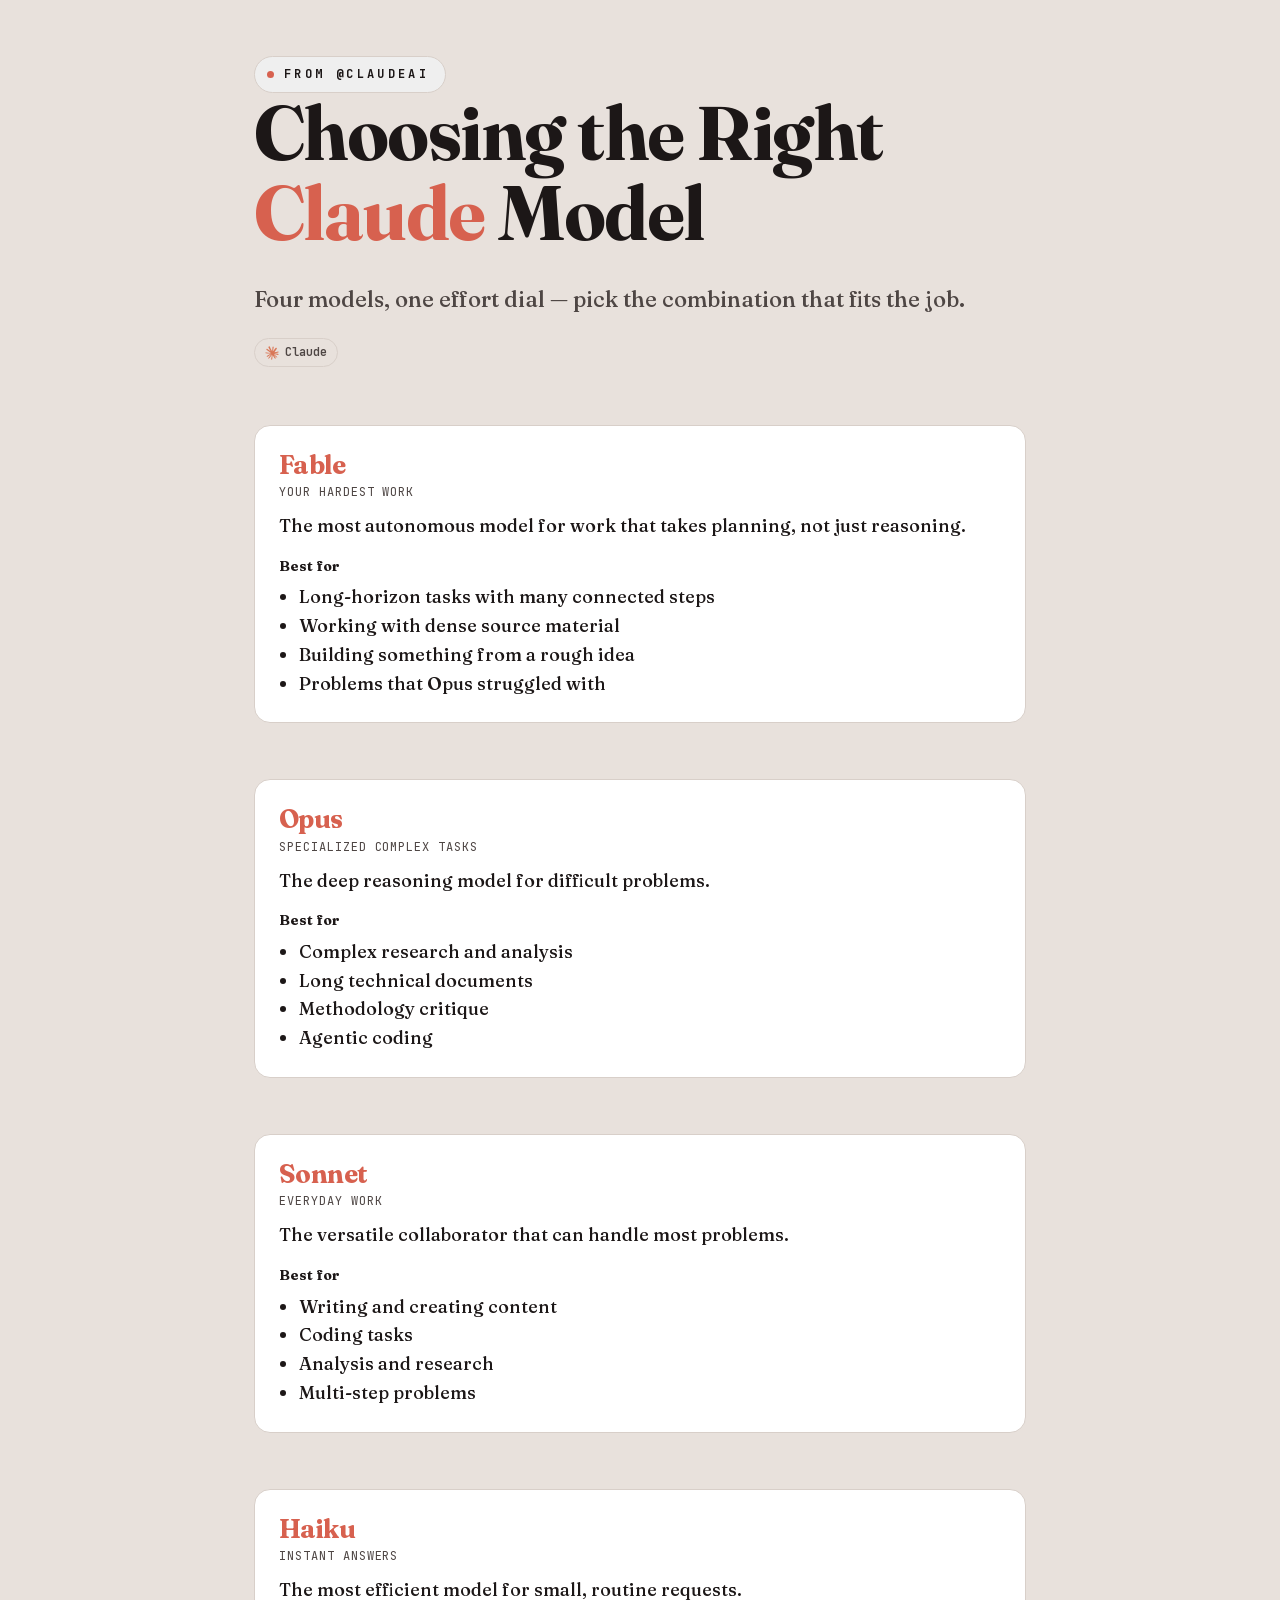
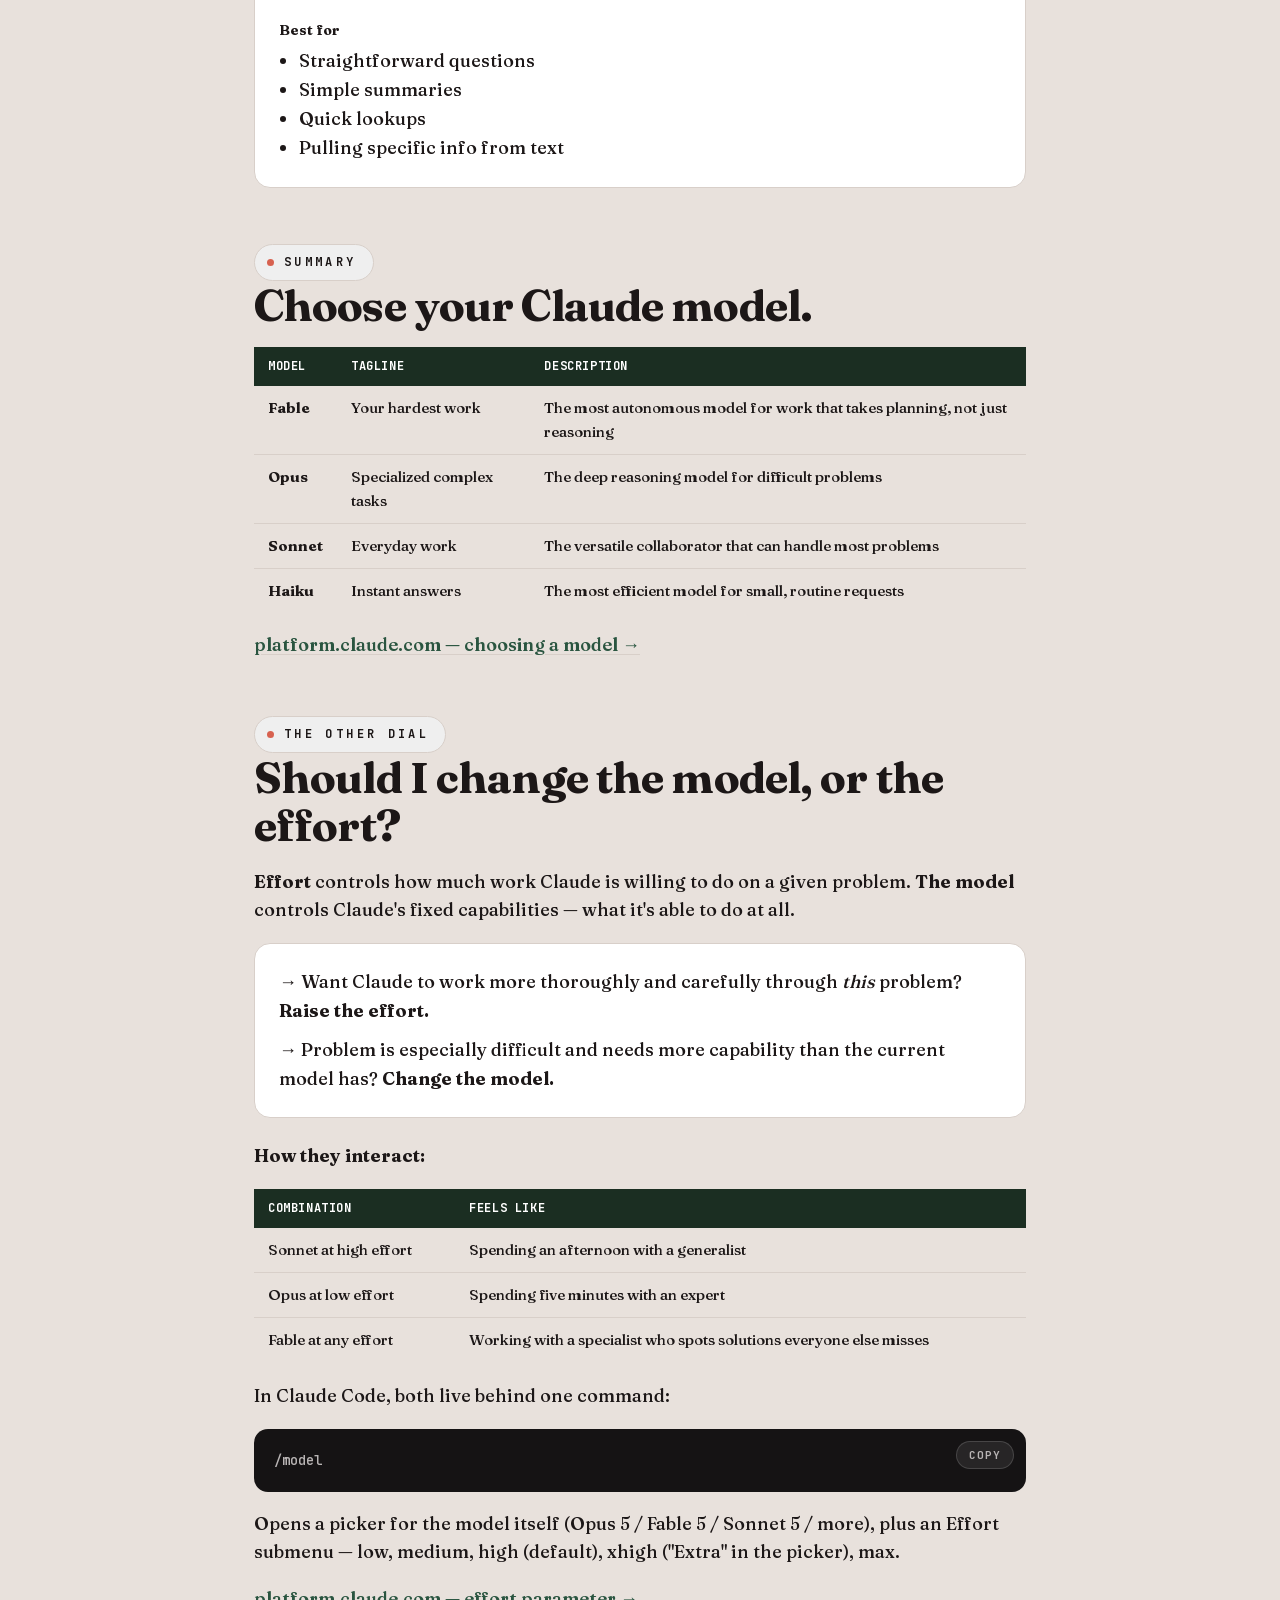
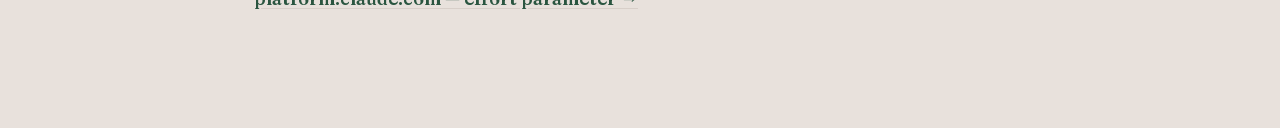
==== claude-models/index.html @ 94e55b2f "Add claude-models eguide from the official @claudeai carousel posts Combines two related posts (July" ====
<!doctype html>
<html lang="en">
<head>
<meta charset="utf-8">
<meta name="viewport" content="width=device-width, initial-scale=1">
<title>Choosing the Right Claude Model</title>
<link rel="stylesheet" href="../styles/grove/grove.css">
<script src="../styles/grove/grove.js" defer></script>
</head>
<body class="grove">
<div class="wrap">

  <section class="section">
    <span class="kicker">From @claudeai</span>
    <h1>Choosing the Right <span style="color:var(--grove-coral)">Claude</span> Model</h1>
    <p class="lead">Four models, one effort dial — pick the combination that fits the job.</p>
    <span class="tag"><img src="../styles/icons/anthropic.svg" alt="" width="14" height="14"> Claude</span>
  </section>

  <!-- Fable -->
  <section class="section">
    <div class="card">
      <h3 style="color:var(--grove-coral); margin-bottom:2px;">Fable</h3>
      <p class="mono" style="margin:0 0 10px; text-transform:uppercase; letter-spacing:0.08em; font-size:12px; color:var(--grove-muted);">Your hardest work</p>
      <p style="margin:0 0 14px;">The most autonomous model for work that takes planning, not just reasoning.</p>
      <p style="margin:0 0 6px; font-weight:700; font-size:14px;">Best for</p>
      <ul style="margin:0; padding-left:20px;">
        <li>Long-horizon tasks with many connected steps</li>
        <li>Working with dense source material</li>
        <li>Building something from a rough idea</li>
        <li>Problems that Opus struggled with</li>
      </ul>
    </div>
  </section>

  <!-- Opus -->
  <section class="section">
    <div class="card">
      <h3 style="color:var(--grove-coral); margin-bottom:2px;">Opus</h3>
      <p class="mono" style="margin:0 0 10px; text-transform:uppercase; letter-spacing:0.08em; font-size:12px; color:var(--grove-muted);">Specialized complex tasks</p>
      <p style="margin:0 0 14px;">The deep reasoning model for difficult problems.</p>
      <p style="margin:0 0 6px; font-weight:700; font-size:14px;">Best for</p>
      <ul style="margin:0; padding-left:20px;">
        <li>Complex research and analysis</li>
        <li>Long technical documents</li>
        <li>Methodology critique</li>
        <li>Agentic coding</li>
      </ul>
    </div>
  </section>

  <!-- Sonnet -->
  <section class="section">
    <div class="card">
      <h3 style="color:var(--grove-coral); margin-bottom:2px;">Sonnet</h3>
      <p class="mono" style="margin:0 0 10px; text-transform:uppercase; letter-spacing:0.08em; font-size:12px; color:var(--grove-muted);">Everyday work</p>
      <p style="margin:0 0 14px;">The versatile collaborator that can handle most problems.</p>
      <p style="margin:0 0 6px; font-weight:700; font-size:14px;">Best for</p>
      <ul style="margin:0; padding-left:20px;">
        <li>Writing and creating content</li>
        <li>Coding tasks</li>
        <li>Analysis and research</li>
        <li>Multi-step problems</li>
      </ul>
    </div>
  </section>

  <!-- Haiku -->
  <section class="section">
    <div class="card">
      <h3 style="color:var(--grove-coral); margin-bottom:2px;">Haiku</h3>
      <p class="mono" style="margin:0 0 10px; text-transform:uppercase; letter-spacing:0.08em; font-size:12px; color:var(--grove-muted);">Instant answers</p>
      <p style="margin:0 0 14px;">The most efficient model for small, routine requests.</p>
      <p style="margin:0 0 6px; font-weight:700; font-size:14px;">Best for</p>
      <ul style="margin:0; padding-left:20px;">
        <li>Straightforward questions</li>
        <li>Simple summaries</li>
        <li>Quick lookups</li>
        <li>Pulling specific info from text</li>
      </ul>
    </div>
  </section>

  <section class="section">
    <span class="kicker">Summary</span>
    <h2>Choose your Claude model.</h2>
    <div style="overflow-x:auto;">
    <table>
      <thead><tr><th>Model</th><th>Tagline</th><th>Description</th></tr></thead>
      <tbody>
        <tr><td><strong>Fable</strong></td><td>Your hardest work</td><td>The most autonomous model for work that takes planning, not just reasoning</td></tr>
        <tr><td><strong>Opus</strong></td><td>Specialized complex tasks</td><td>The deep reasoning model for difficult problems</td></tr>
        <tr><td><strong>Sonnet</strong></td><td>Everyday work</td><td>The versatile collaborator that can handle most problems</td></tr>
        <tr><td><strong>Haiku</strong></td><td>Instant answers</td><td>The most efficient model for small, routine requests</td></tr>
      </tbody>
    </table>
    </div>
    <p><a href="https://platform.claude.com/docs/en/about-claude/models/choosing-a-model">platform.claude.com — choosing a model →</a></p>
  </section>

  <section class="section">
    <span class="kicker">The Other Dial</span>
    <h2>Should I change the model, or the effort?</h2>
    <p><strong>Effort</strong> controls how much work Claude is willing to do on a given problem. <strong>The model</strong> controls Claude's fixed capabilities — what it's able to do at all.</p>
    <div class="card" style="margin:16px 0;">
      <p style="margin:0 0 10px;">→ Want Claude to work more thoroughly and carefully through <em>this</em> problem? <strong>Raise the effort.</strong></p>
      <p style="margin:0;">→ Problem is especially difficult and needs more capability than the current model has? <strong>Change the model.</strong></p>
    </div>

    <p style="margin-top:24px;"><strong>How they interact:</strong></p>
    <div style="overflow-x:auto;">
    <table>
      <thead><tr><th>Combination</th><th>Feels like</th></tr></thead>
      <tbody>
        <tr><td>Sonnet at high effort</td><td>Spending an afternoon with a generalist</td></tr>
        <tr><td>Opus at low effort</td><td>Spending five minutes with an expert</td></tr>
        <tr><td>Fable at any effort</td><td>Working with a specialist who spots solutions everyone else misses</td></tr>
      </tbody>
    </table>
    </div>

    <p style="margin-top:20px;">In Claude Code, both live behind one command:</p>
    <div class="code-block">
      <button class="copy-btn" type="button">Copy</button>
      <pre>/model</pre>
    </div>
    <p>Opens a picker for the model itself (Opus 5 / Fable 5 / Sonnet 5 / more), plus an <span class="mono-cell">Effort</span> submenu — <span class="mono-cell">low</span>, <span class="mono-cell">medium</span>, <span class="mono-cell">high</span> (default), <span class="mono-cell">xhigh</span> ("Extra" in the picker), <span class="mono-cell">max</span>.</p>
    <p><a href="https://platform.claude.com/docs/en/build-with-claude/effort">platform.claude.com — effort parameter →</a></p>
  </section>

</div>
</body>
</html>
---- styles/grove/grove.css ----
/*
  Grove Editorial — eGuides design system
  Source: MotionAgent "Grove Editorial" video pack, exported into styles/grove/ on 2026-08-23.
  Reference: grove-editorial-design-system.html + the Grove-*.svg files in this folder.

  Usage: link this file, add class="grove" to <body>, use the utility
  classes below (.kicker, .card, .stat, .lead, .mono, .script, .graph-paper,
  .icon-tile, .terminal) to match the patterns shown in the reference files.
*/

@font-face {
  font-family: 'Fraunces';
  font-weight: 300 900;
  font-style: normal;
  font-display: swap;
  src: url('fonts/Fraunces-Variable.woff2') format('woff2');
}
@font-face {
  font-family: 'JetBrains Mono';
  font-weight: 100 800;
  font-style: normal;
  font-display: swap;
  src: url('fonts/JetBrainsMono-Variable.woff2') format('woff2');
}
@font-face {
  font-family: 'Lobster';
  font-weight: 400;
  font-style: normal;
  font-display: swap;
  src: url('fonts/Lobster-Regular.woff2') format('woff2');
}

:root {
  /* canvas & structure */
  --grove-paper: #E8E1DC;
  --grove-paper-line: #D8CFC9;
  --grove-forest: #1B2E22;
  --grove-forest-deep: #16271C;
  --grove-surface: #151314;
  --grove-surface-text: #B8B4B4;
  --grove-chip: #EFEFEF;

  /* accent — one warm hue at a time, ration the coral */
  --grove-sage: #7FAE86;
  --grove-coral: #D7614F;

  /* text-safe roles (WCAG AA on paper) */
  --grove-ink: #1C1717;
  --grove-muted: #4E4644;
  --grove-accent-text: #2A5540;
  --grove-alert-text: #8E3222;
  --grove-payoff-text: #1F5C42;

  /* type */
  --grove-font-serif: 'Fraunces', Georgia, serif;
  --grove-font-mono: 'JetBrains Mono', monospace;
  --grove-font-script: 'Lobster', cursive;
}

.grove, .grove * { box-sizing: border-box; }

body.grove {
  margin: 0;
  background: var(--grove-paper);
  color: var(--grove-ink);
  font-family: var(--grove-font-serif);
  font-weight: 500;
  font-size: 18px;
  line-height: 1.6;
}

.grove h1, .grove h2, .grove h3 {
  font-family: var(--grove-font-serif);
  font-weight: 700;
  letter-spacing: -0.02em;
  color: var(--grove-ink);
  margin: 0 0 0.4em;
}
.grove h1 { font-size: clamp(40px, 6vw, 76px); line-height: 1.05; }
.grove h2 { font-size: clamp(30px, 4vw, 44px); line-height: 1.1; }
.grove h3 { font-size: 26px; line-height: 1.2; }

.grove .stat {
  font-family: var(--grove-font-serif);
  font-weight: 700;
  letter-spacing: -0.02em;
  font-size: clamp(56px, 8vw, 96px);
  line-height: 1;
}

.grove .lead {
  font-family: var(--grove-font-serif);
  font-weight: 500;
  font-size: 22px;
  line-height: 1.5;
  color: var(--grove-muted);
}

.grove .mono {
  font-family: var(--grove-font-mono);
  font-weight: 400;
  font-size: 16px;
}

.grove .script {
  font-family: var(--grove-font-script);
  font-weight: 400;
  color: var(--grove-coral);
  font-size: 40px;
}

/* kicker pill: small rounded badge, e.g. "03 / DECODE" */
.grove .kicker {
  display: inline-flex;
  align-items: center;
  gap: 10px;
  width: fit-content;
  background: var(--grove-chip);
  border: 1px solid var(--grove-paper-line);
  border-radius: 999px;
  padding: 8px 16px 8px 12px;
  font-family: var(--grove-font-mono);
  font-weight: 700;
  font-size: 12px;
  letter-spacing: 0.28em;
  text-transform: uppercase;
  color: var(--grove-ink);
}
.grove .kicker::before {
  content: '';
  width: 7px;
  height: 7px;
  border-radius: 50%;
  background: var(--grove-coral);
  display: inline-block;
}

/* graph-paper field: subtle grid background */
.grove .graph-paper {
  position: relative;
  background: var(--grove-paper);
}
.grove .graph-paper::before {
  content: '';
  position: absolute;
  inset: 0;
  opacity: 0.55;
  background-image:
    linear-gradient(var(--grove-paper-line) 1px, transparent 1px),
    linear-gradient(90deg, var(--grove-paper-line) 1px, transparent 1px);
  background-size: 32px 32px;
  pointer-events: none;
}

/* glossy beveled icon tile */
.grove .icon-tile {
  position: relative;
  width: 88px;
  height: 88px;
  border-radius: 20px;
  background: var(--grove-forest);
  overflow: hidden;
  flex-shrink: 0;
}
.grove .icon-tile.coral { background: var(--grove-coral); }
.grove .icon-tile::after {
  content: '';
  position: absolute;
  inset: 0;
  background: linear-gradient(135deg, rgba(255,255,255,0.4), rgba(255,255,255,0) 58%);
}

/* dark terminal-style card floating on paper */
.grove .terminal {
  display: flex;
  align-items: center;
  gap: 8px;
  background: var(--grove-surface);
  border-radius: 14px;
  padding: 12px 20px;
  font-family: var(--grove-font-mono);
  font-size: 13px;
  color: var(--grove-surface-text);
  width: fit-content;
}
.grove .terminal .dot {
  width: 10px;
  height: 10px;
  border-radius: 50%;
}

/* generic card on paper */
.grove .card {
  background: #FFFFFF;
  border: 1px solid var(--grove-paper-line);
  border-radius: 16px;
  padding: 24px;
}

/* links — guides are reference material, so make clickable obvious */
.grove a {
  color: var(--grove-accent-text);
  font-weight: 600;
  text-decoration: underline;
  text-decoration-color: var(--grove-paper-line);
  text-underline-offset: 3px;
  transition: color 0.15s, text-decoration-color 0.15s;
}
.grove a:hover {
  color: var(--grove-coral);
  text-decoration-color: currentColor;
}

/* copy-pastable code block: dark terminal surface + copy button.
   Markup: <div class="code-block"><button class="copy-btn">Copy</button><pre>...</pre></div>
   grove.js wires the button up via navigator.clipboard. */
.grove .code-block {
  position: relative;
  background: var(--grove-surface);
  border-radius: 14px;
  margin: 16px 0;
  overflow-x: auto;
}
.grove .code-block pre {
  margin: 0;
  padding: 20px 76px 20px 20px;
  font-family: var(--grove-font-mono);
  font-size: 14px;
  line-height: 1.6;
  color: var(--grove-surface-text);
  white-space: pre;
}
.grove .code-block code {
  font-family: inherit;
  color: inherit;
}
.grove .copy-btn {
  position: absolute;
  top: 12px;
  right: 12px;
  font-family: var(--grove-font-mono);
  font-size: 11px;
  font-weight: 700;
  letter-spacing: 0.1em;
  text-transform: uppercase;
  color: var(--grove-surface-text);
  background: rgba(255, 255, 255, 0.08);
  border: 1px solid rgba(255, 255, 255, 0.15);
  border-radius: 999px;
  padding: 6px 12px;
  cursor: pointer;
  transition: background 0.15s, color 0.15s, border-color 0.15s;
}
.grove .copy-btn:hover {
  background: rgba(255, 255, 255, 0.16);
  color: #fff;
}
.grove .copy-btn.copied {
  background: var(--grove-sage);
  border-color: var(--grove-sage);
  color: var(--grove-forest-deep);
}

/* page container + section rhythm */
.grove .wrap {
  max-width: 820px;
  margin: 0 auto;
  padding: 56px 24px 96px;
}
.grove .section {
  margin: 0 0 56px;
}
.grove .section:last-child {
  margin-bottom: 0;
}

/* real screenshot, consistently framed */
.grove .screenshot {
  border-radius: 12px;
  overflow: hidden;
  border: 1px solid var(--grove-paper-line);
  box-shadow: 0 12px 32px rgba(28, 23, 23, 0.12);
  margin: 16px 0;
}
.grove .screenshot img {
  display: block;
  width: 100%;
  height: auto;
}

/* small inline badge, e.g. language / stars / license */
.grove .tag {
  display: inline-flex;
  align-items: center;
  gap: 6px;
  font-family: var(--grove-font-mono);
  font-size: 12px;
  font-weight: 600;
  color: var(--grove-muted);
  border: 1px solid var(--grove-paper-line);
  border-radius: 999px;
  padding: 4px 10px;
}

/* numbered step circle */
.grove .step-num {
  display: inline-flex;
  align-items: center;
  justify-content: center;
  width: 28px;
  height: 28px;
  border-radius: 50%;
  background: var(--grove-forest);
  color: #fff;
  font-family: var(--grove-font-mono);
  font-weight: 700;
  font-size: 13px;
  flex-shrink: 0;
}

/* tables */
.grove table {
  width: 100%;
  border-collapse: collapse;
  font-size: 15px;
}
.grove th {
  background: var(--grove-forest);
  color: #fff;
  text-align: left;
  padding: 10px 14px;
  font-family: var(--grove-font-mono);
  font-size: 12px;
  letter-spacing: 0.05em;
  text-transform: uppercase;
}
.grove td {
  padding: 10px 14px;
  border-bottom: 1px solid var(--grove-paper-line);
  vertical-align: top;
}
.grove tr:last-child td {
  border-bottom: none;
}
.grove td .mono-cell {
  font-family: var(--grove-font-mono);
  font-size: 13px;
  background: var(--grove-chip);
  padding: 2px 6px;
  border-radius: 4px;
}
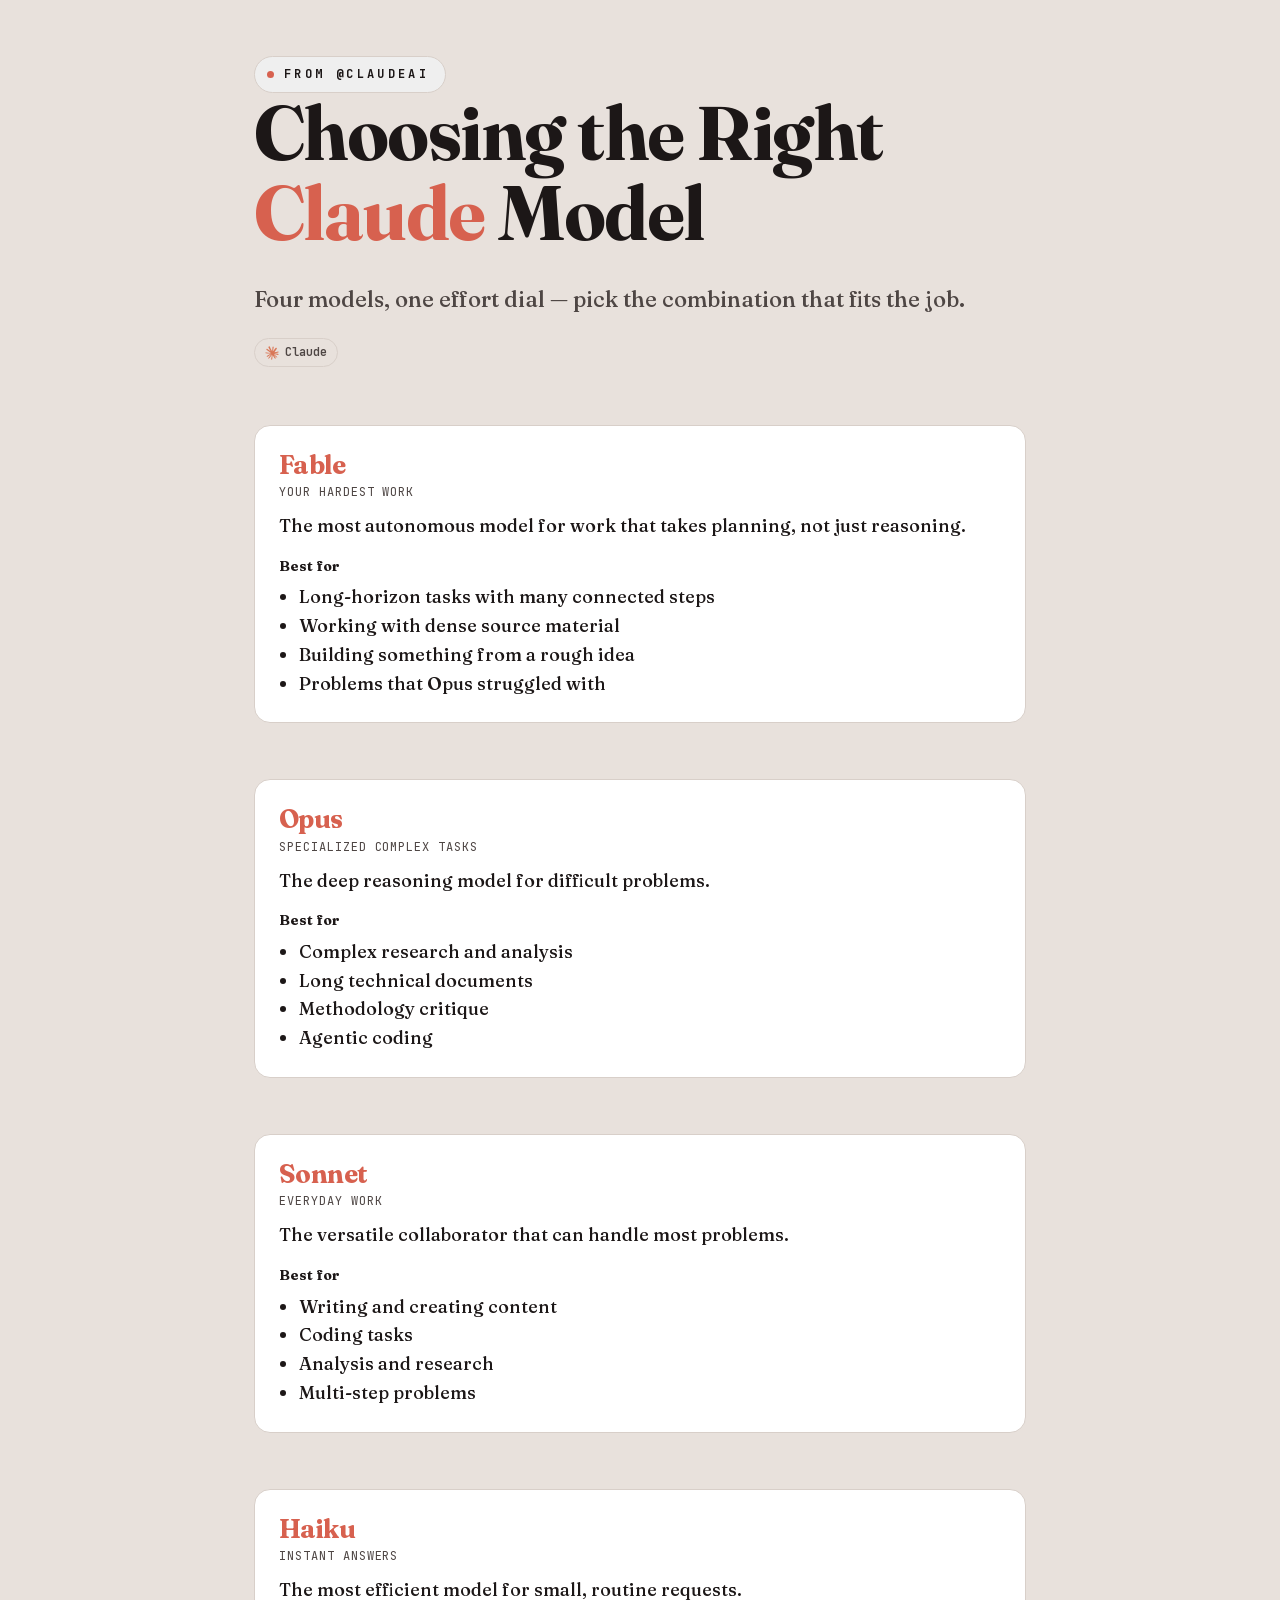
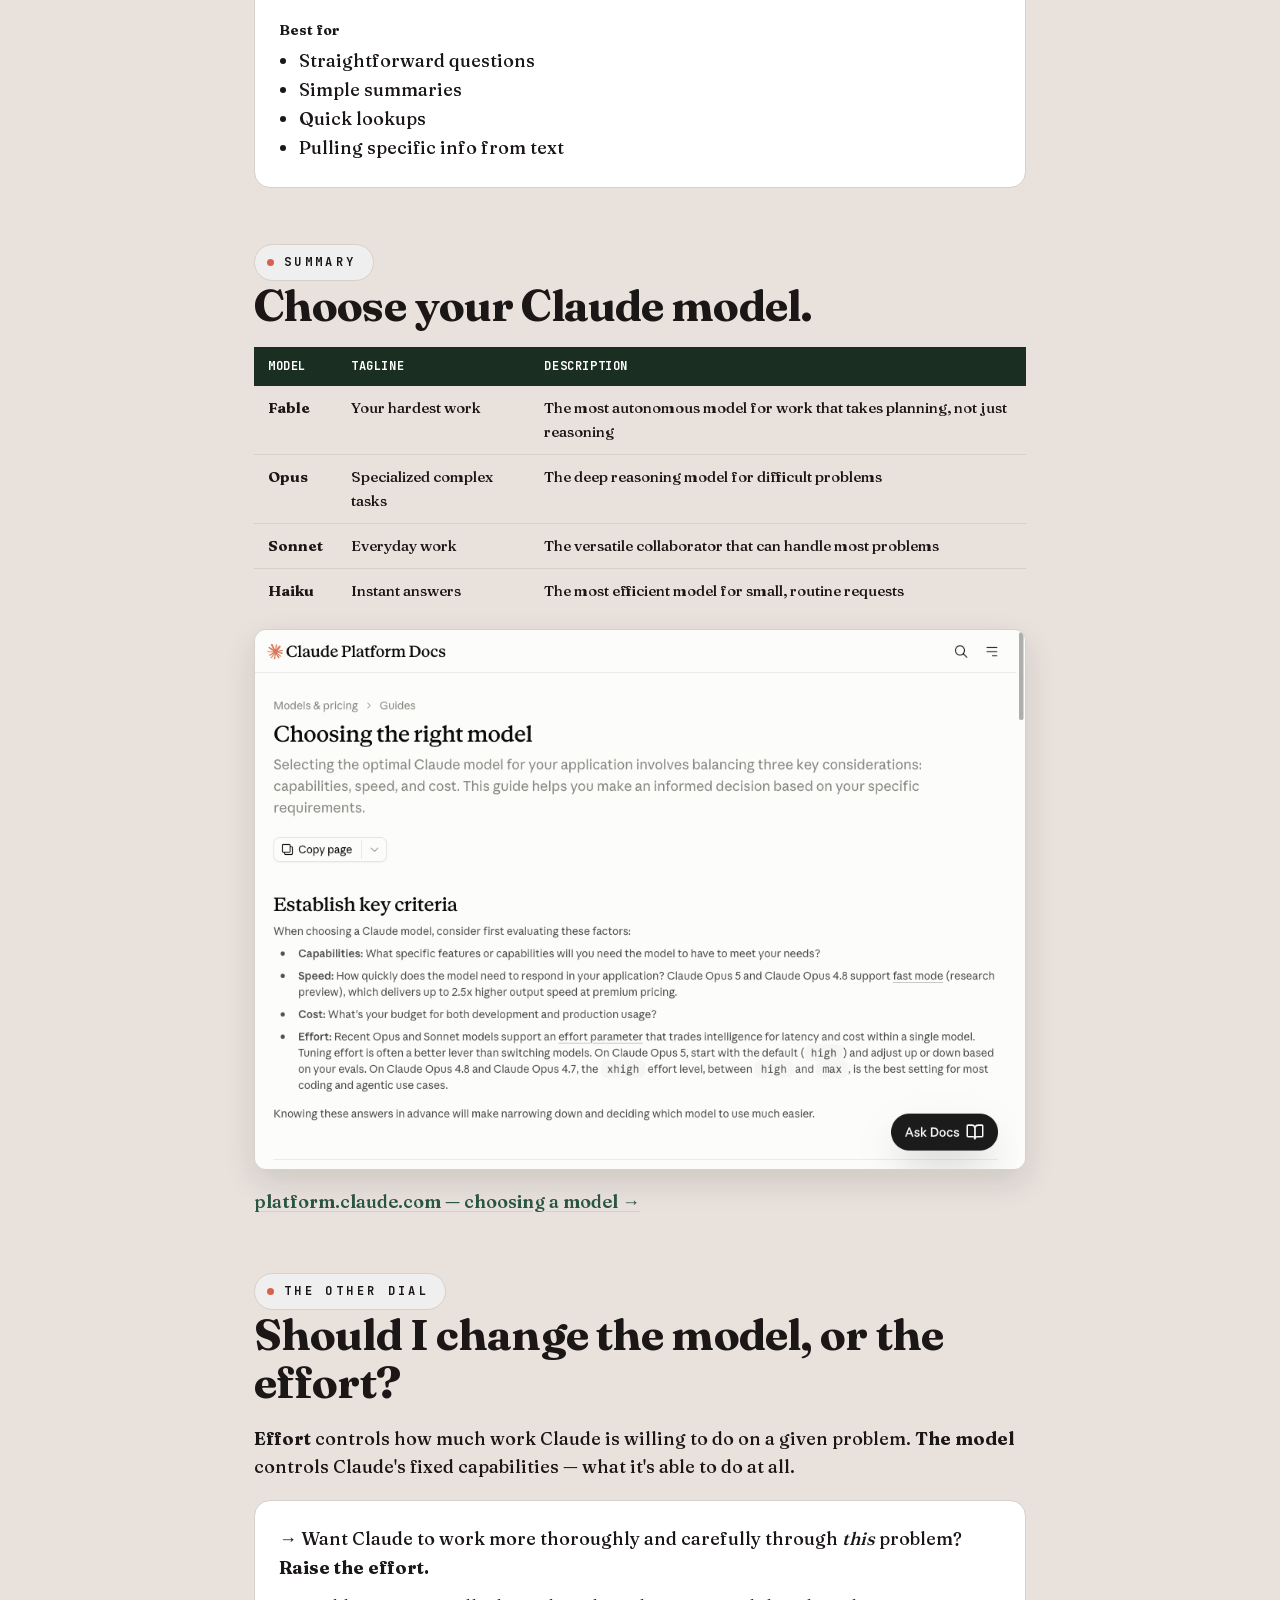
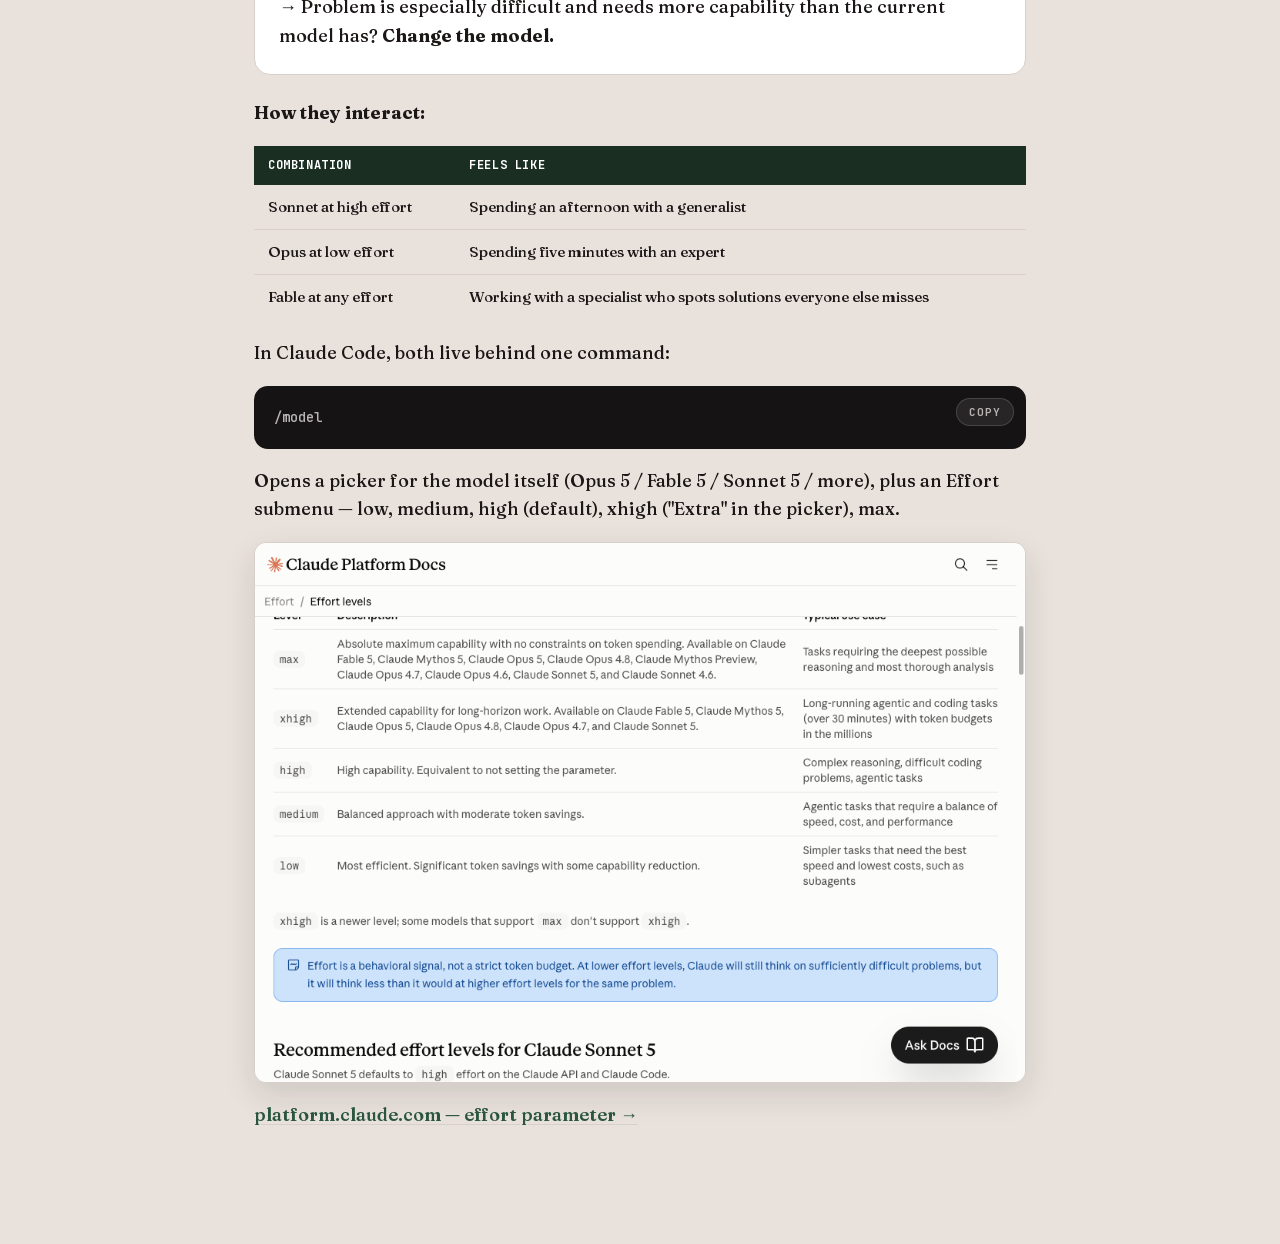
==== commit 230b4afa: "Add real screenshots to claude-models — was the only guide with none Fixed a fair critique that the " ====
--- a/claude-models/index.html
+++ b/claude-models/index.html
@@ -95,6 +95,9 @@
       </tbody>
     </table>
     </div>
+    <div class="screenshot">
+      <img src="assets/screenshots/choosing-a-model.png" alt="Claude Platform Docs — Choosing the right model" loading="lazy">
+    </div>
     <p><a href="https://platform.claude.com/docs/en/about-claude/models/choosing-a-model">platform.claude.com — choosing a model →</a></p>
   </section>
 
@@ -125,6 +128,9 @@
       <pre>/model</pre>
     </div>
     <p>Opens a picker for the model itself (Opus 5 / Fable 5 / Sonnet 5 / more), plus an <span class="mono-cell">Effort</span> submenu — <span class="mono-cell">low</span>, <span class="mono-cell">medium</span>, <span class="mono-cell">high</span> (default), <span class="mono-cell">xhigh</span> ("Extra" in the picker), <span class="mono-cell">max</span>.</p>
+    <div class="screenshot">
+      <img src="assets/screenshots/effort-parameter.png" alt="Claude Platform Docs — Effort levels table" loading="lazy">
+    </div>
     <p><a href="https://platform.claude.com/docs/en/build-with-claude/effort">platform.claude.com — effort parameter →</a></p>
   </section>
 
